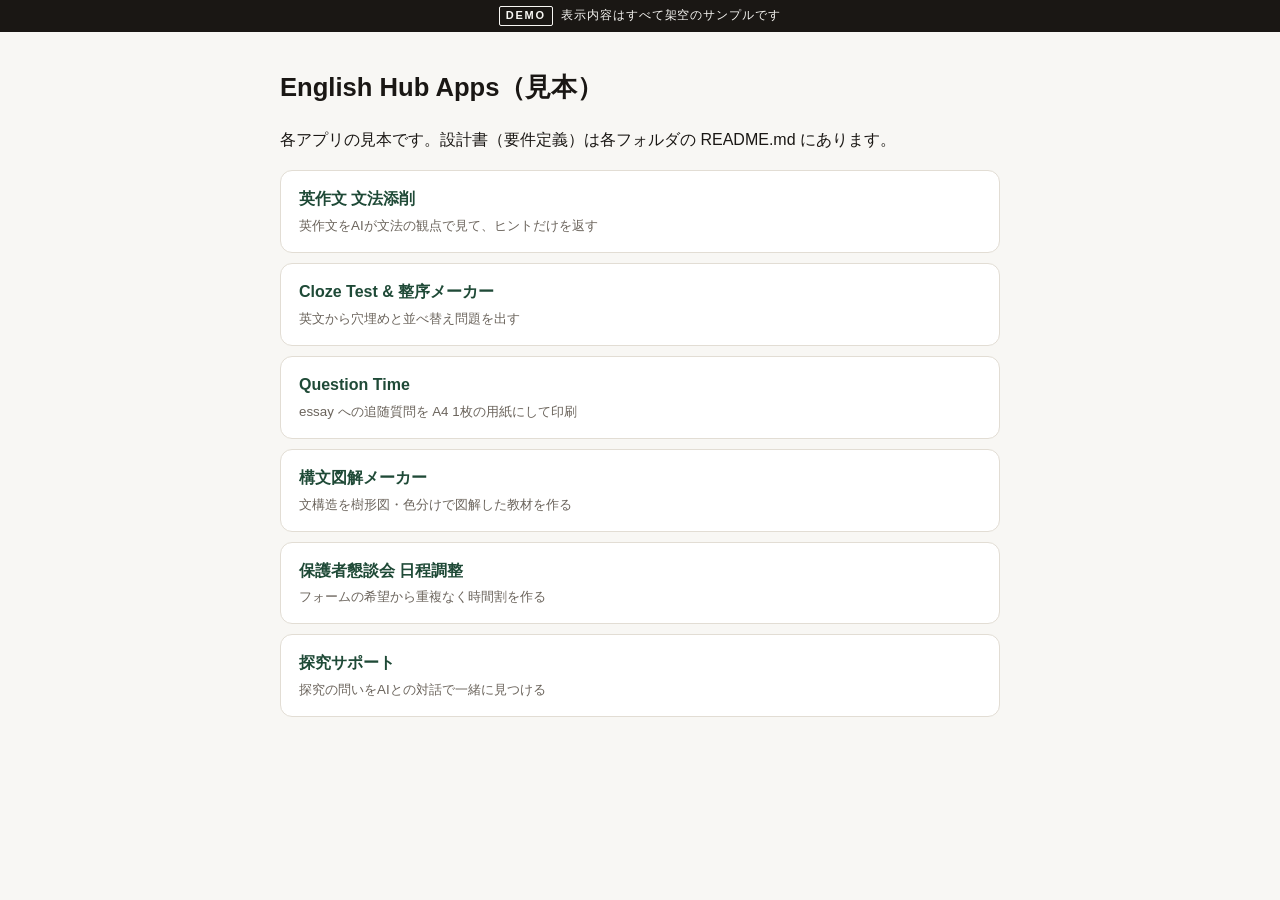
==== index.html @ f1ba2ef4 "初版：6アプリの要件定義（略案）と見本のコードを公開 Co-Authored-By: Claude Opus 5.5 <noreply@anthropic.com>" ====
<!DOCTYPE html>
<html lang="ja">
<head>
<meta charset="UTF-8">
<meta name="viewport" content="width=device-width, initial-scale=1.0">
<title>English Hub Apps（見本）</title>
<link rel="stylesheet" href="assets/css/demo.css">
<style>
body { margin: 0; font-family: "Noto Sans JP", -apple-system, BlinkMacSystemFont, sans-serif; background: #f8f7f4; color: #1a1714; line-height: 1.8; }
main { max-width: 720px; margin: 0 auto; padding: 32px 16px 64px; }
h1 { font-size: 1.6rem; margin: 0 0 8px; }
ul { list-style: none; padding: 0; display: grid; gap: 10px; }
a { display: block; padding: 14px 18px; background: #fff; border: 1px solid #e2ddd4; border-radius: 12px; color: #1f4a37; text-decoration: none; font-weight: 700; }
a:hover { border-color: #2d6a4f; }
small { display: block; font-weight: 400; color: #6b645c; }
</style>
</head>
<body>
<div class="demo-ribbon"><b>DEMO</b>表示内容はすべて架空のサンプルです</div>
<main>
  <h1>English Hub Apps（見本）</h1>
  <p>各アプリの見本です。設計書（要件定義）は各フォルダの README.md にあります。</p>
  <ul>
    <li><a href="apps/eisaku-tensaku/index.html">英作文 文法添削<small>英作文をAIが文法の観点で見て、ヒントだけを返す</small></a></li>
    <li><a href="apps/cloze-seijo-maker/index.html">Cloze Test &amp; 整序メーカー<small>英文から穴埋めと並べ替え問題を出す</small></a></li>
    <li><a href="apps/qt-print/index.html">Question Time<small>essay への追随質問を A4 1枚の用紙にして印刷</small></a></li>
    <li><a href="apps/html-maker/index.html">構文図解メーカー<small>文構造を樹形図・色分けで図解した教材を作る</small></a></li>
    <li><a href="apps/parent-teacher-meeting/index.html">保護者懇談会 日程調整<small>フォームの希望から重複なく時間割を作る</small></a></li>
    <li><a href="apps/tankyu-support/index.html">探究サポート<small>探究の問いをAIとの対話で一緒に見つける</small></a></li>
  </ul>
</main>
</body>
</html>
---- assets/css/demo.css ----
/* ============================================================
   English Hub Demo — DEMO 表示（全ページ共通）
   <body> 直下に <div class="demo-ribbon">…</div> を置く
   ============================================================ */
.demo-ribbon {
  position: relative;
  z-index: 200;
  padding: 6px 16px;
  background: #1a1714;
  color: #f8f7f4;
  font-family: "Noto Sans JP", -apple-system, BlinkMacSystemFont, sans-serif;
  font-size: 12px;
  font-weight: 500;
  letter-spacing: 0.08em;
  text-align: center;
  line-height: 1.6;
}
.demo-ribbon b {
  display: inline-block;
  margin-right: 8px;
  padding: 0 6px;
  border: 1px solid #f8f7f4;
  border-radius: 2px;
  font-size: 11px;
  letter-spacing: 0.16em;
}

/* 教材ページの注記（オリジナル英文である旨など） */
.hub-note {
  margin-top: 28px;
  font-size: 0.8rem;
  color: #6b645c;
}

/* トップ下部：「自分で作るには」への入口 */
.hub-diy { display: grid; grid-template-columns: repeat(auto-fit, minmax(260px, 1fr)); gap: 14px; margin: 36px 0 8px; }
.hub-diy__link { display: flex; flex-direction: column; gap: 4px; padding: 18px 20px; border: 1.5px solid #2d6a4f; border-radius: 14px; background: #fff; color: #1a1714; text-decoration: none; transition: background .15s; }
.hub-diy__link:hover { background: #edf6f0; }
.hub-diy__link b { font-size: 1.02rem; color: #1f4a37; }
.hub-diy__link b::after { content: " →"; }
.hub-diy__link span { font-size: .85rem; color: #6b645c; }
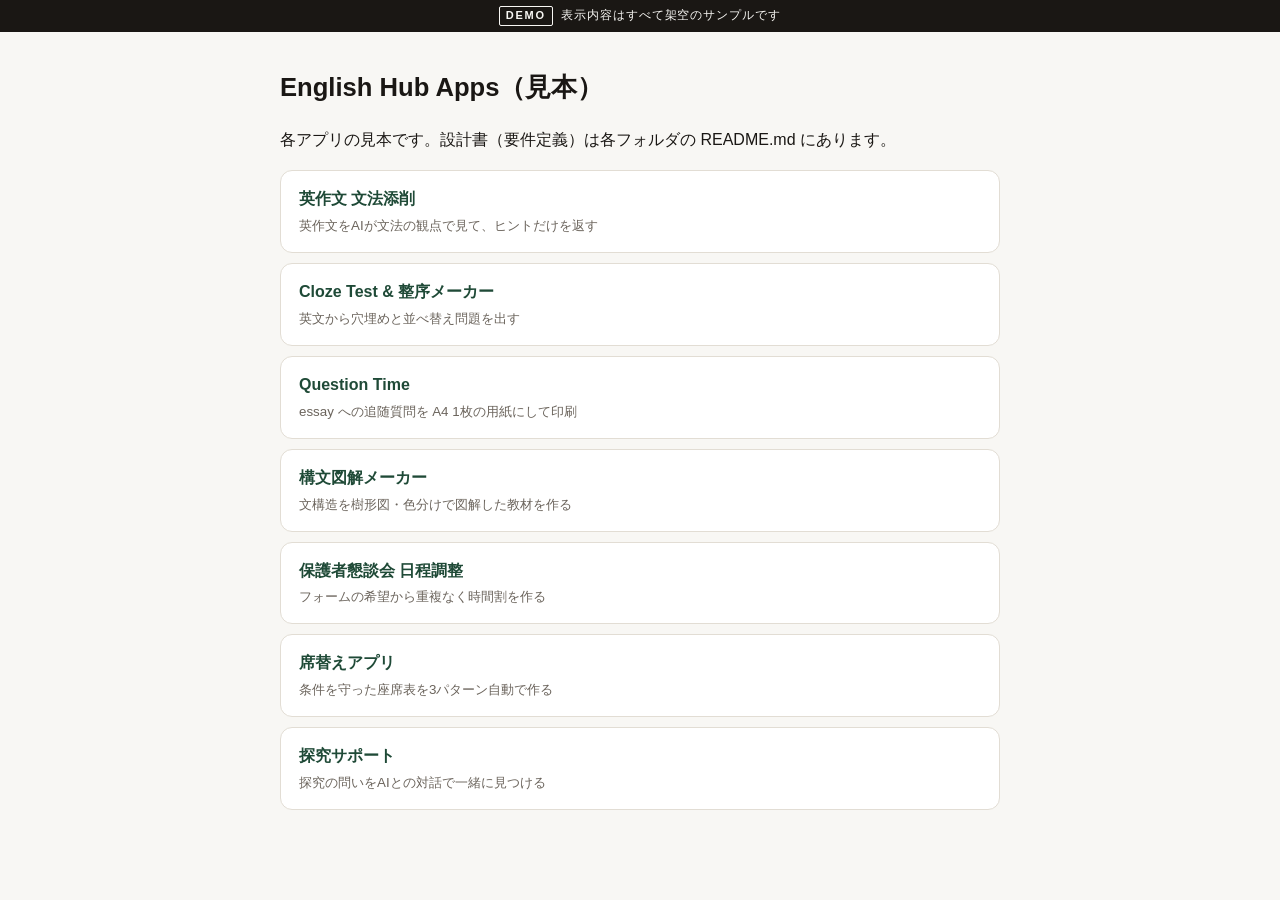
==== commit 6c69b66a: "席替えアプリの要件定義（略案）と見本のコードを追加 Co-Authored-By: Claude Opus 5.5 <noreply@anthropic.com>" ====
--- a/index.html
+++ b/index.html
@@ -26,6 +26,7 @@
     <li><a href="apps/qt-print/index.html">Question Time<small>essay への追随質問を A4 1枚の用紙にして印刷</small></a></li>
     <li><a href="apps/html-maker/index.html">構文図解メーカー<small>文構造を樹形図・色分けで図解した教材を作る</small></a></li>
     <li><a href="apps/parent-teacher-meeting/index.html">保護者懇談会 日程調整<small>フォームの希望から重複なく時間割を作る</small></a></li>
+    <li><a href="apps/sekigae/index.html">席替えアプリ<small>条件を守った座席表を3パターン自動で作る</small></a></li>
     <li><a href="apps/tankyu-support/index.html">探究サポート<small>探究の問いをAIとの対話で一緒に見つける</small></a></li>
   </ul>
 </main>
